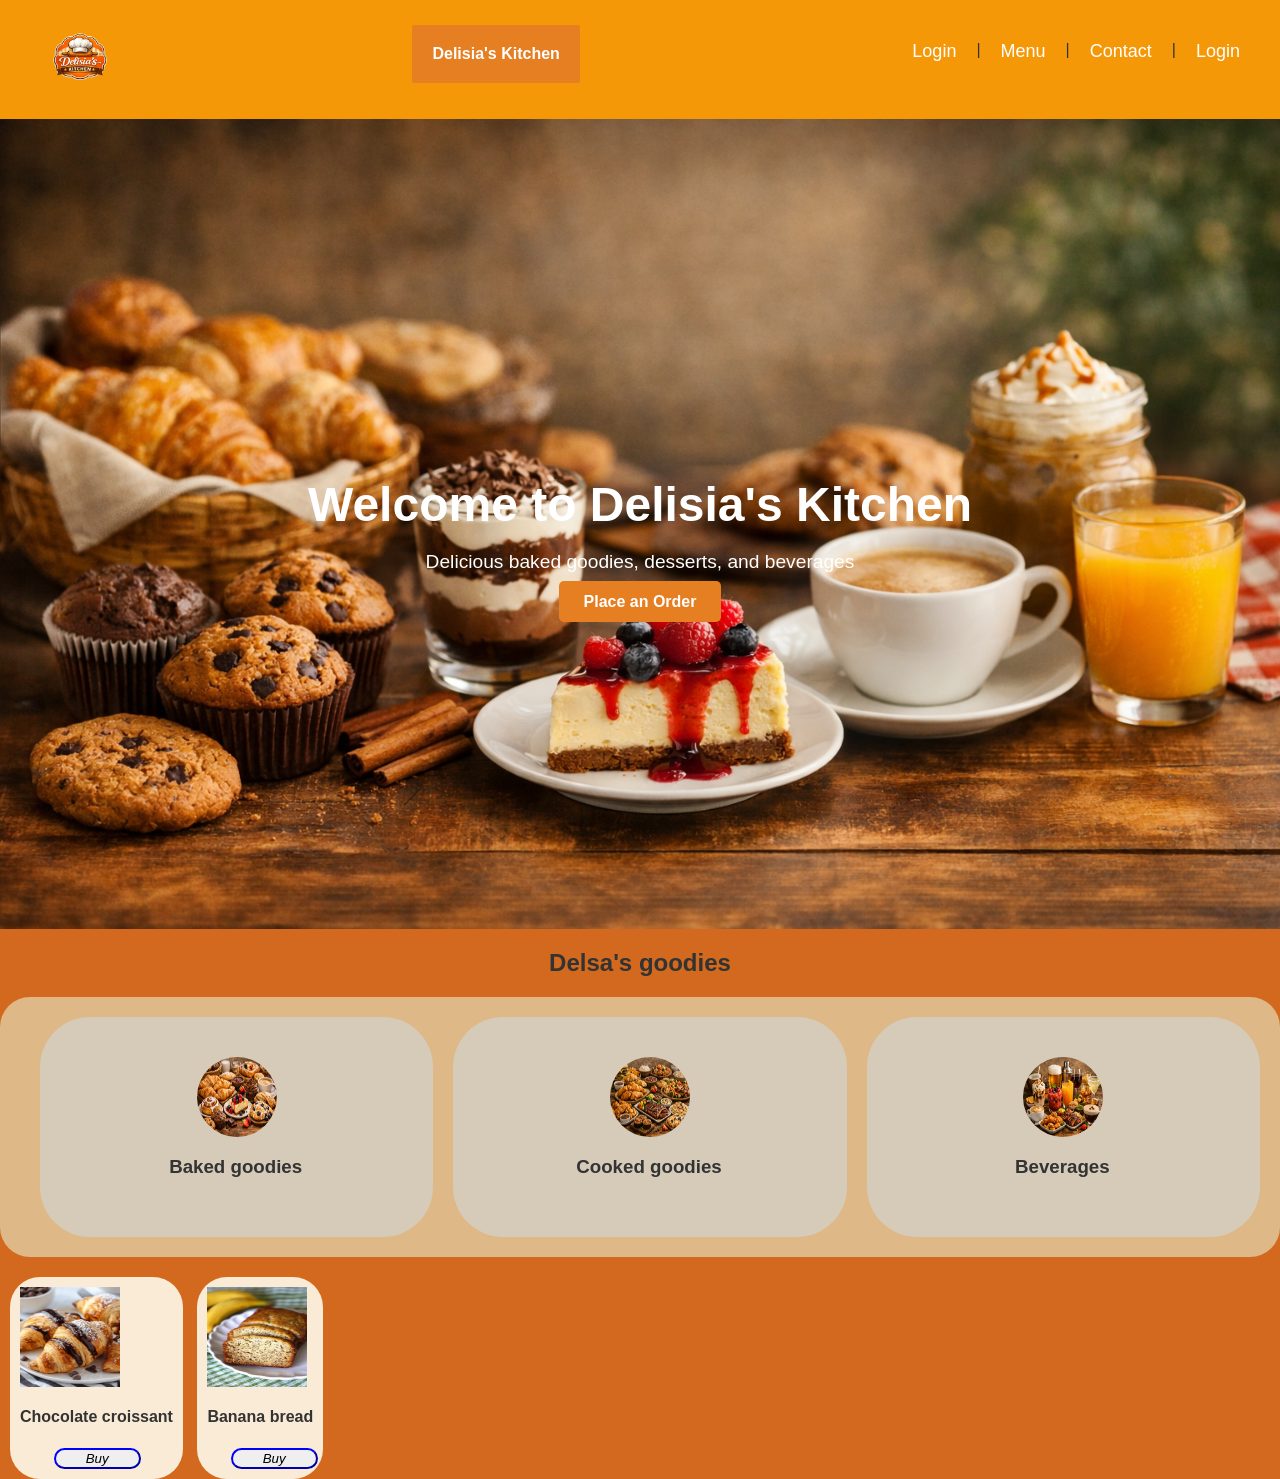
==== index.html @ ac90e460 "Addes extra products to the food list" ====
<!DOCTYPE html>
<html lang="en">
<head>
  <meta charset="UTF-8">
  <meta name="viewport" content="width=device-width, initial-scale=1.0">
  <title>Delisia's Kitchen</title>
  <link rel="preload" as="image" href="images/Hero_img.png" fetchpriority="high">
  <link rel="stylesheet" href="styles/body.css">
</head>

<body>
  <header>
    <nav class="navbar">
      
        <img src="images/logo.png" alt="Delisia's Kitchen logo" class="logo-img" >
        <h4 class="title">Delisia's Kitchen</h4>
     
      </div>
<div class="nav-box">
      <ul class="nav-links">
        <li><a href="Login.html" class="Login">Login</a></li>|
        <li><a href="#" class="menu">Menu</a></li>|
        <li><a href="#" class="contact">Contact</a></li>|
        <li><a href="#" class="login">Login</a></li>
      </ul>
    </nav>
</div>
  </header>

  <section class="hero">
    <div class="hero-content">
      <h1>
         Welcome to Delisia's Kitchen
      </h1>
      <p>
          Delicious baked goodies, desserts, and beverages
      </p>
      <a href="#Products" class="btn">
           Place an Order
      </a>
    </div>
  </section>

<!--Products section-->
<section id="Products">
<h1 class="products-heading">
  Delsa's goodies
</h1>
<div class="productsBox">

  <div class="Products">
   
<!--baked food box-->
   <div class="product-box">

<img src="images/Baked_Goodies.png" alt="baked goodies" class="product-img">
<h3>
   Baked goodies
</h3>


   </div>

   <!--cooked box-->
   <div class="product-box">

<img src="images/Cooked_Goodies.png" alt="cooked goodies" class="product-img">
<h3>
   Cooked goodies
</h3>

   </div>

<!--bevarages box-->
<div class="product-box">

  <img src="images/Bevarages.png " alt="baked goodies" class="product-img">
  <h3>
     Beverages
  </h3>
  
     </div>
   
  
  </section>

  <section class="foodSection" id="foodS">
   <!-- This for the baked goodies food -->
    
    <div class="foodListA">
      <!--Food list-->
      <img src="images/Baked_goodies/Chocolate-Croissants.webp" alt="Chocolate croissant" class="foodListImg">
      <h4>Chocolate croissant</h4>
        <button class="buyBtn" id="btnBuy"><i>Buy</i></button>
    
    </div>

     <div class="foodListA">
      <!--Food list-->
      <img src="images/Baked_goodies/banana-bread.webp" alt="Banana bread" class="foodListImg">
      <h4>Banana bread</h4>
        <button class="buyBtn" id="btnBuy"><i>Buy</i></button>
    
    </div>


  </section>
    </div>
</body>
</html>
---- styles/body.css ----
body {
  margin: 0;
  font-family: 'Poppins', sans-serif;
  color: #333;
  margin-right: 0;
  background-color:chocolate;
}

.navbar {
  display: flex;
  justify-content: space-between;
  align-items: center;
  padding: 15px 40px;
  background-color:rgba(255, 166, 0, 0.771);
}

.title{
    
    color:white;
    border-radius: 2px;
    background-color: #e67e22;
    padding: 20px;
    display: inline-block;
   
    margin-top: 10px;

}

.nav-links {
    margin-top:0 ;
  list-style: none;
  display: flex;
  gap: 20px;
}

.nav-links a {
  text-decoration: none;
  color: white;
  font-weight: 500;
  font-size: large;
}
.nav-links:hover{
    cursor: pointer;
    
    
}
.Login:hover{
    
    color: rgb(105, 94, 94);
  
}
.menu:hover{
color: rgb(255, 0, 132);
}
.contact:hover{
    color: cadetblue;
}
.login:hover{
    color: darkolivegreen;
}

.hero {
    background: url('../images/Hero_img.png') top center/cover no-repeat;
    height: 90vh;
    display: flex;
    align-items: center;
    justify-content: center;
    color: white;
    text-align: center;
    margin-top:0%;
    ;
  }
  


.hero-content h1 {
  font-size: 3em;
  margin-bottom: 10px;
}

.hero-content p {
  font-size: 1.2em;
  margin-bottom: 20px;
}

.btn {
  background-color: #e67e22;
  color: white;
  padding: 12px 25px;
  text-decoration: none;
  border-radius: 5px;
  font-weight: bold;
  transition: all 2s;
}
.btn:hover{
    background-color:chocolate ;
    color: rgb(0, 0, 0);
    font-weight: bolder;
    font-size: larger;
    transition: background-color 5s,color 1s, font-size 2s;
}

.logo-img {
    height: 80px; /* adjust size */
    width: auto;
    
    display:inline-block;
    margin-top: 0;
  }

  .nav-box{
    display: inline-block;
  }
  .products-heading{
    display: flex;
    align-items: center;
    justify-content: center;
  }
    
  
  .Products{
display: flex;
justify-content: center;

  }
  .product-box{
    display: flex;
    flex-direction: column;
    padding: 20px;
    border-radius: 50px;
    background-color:rgb(213, 203, 184);
    justify-content: center;
    align-items: center;
    height: 180px;
    width: 400px;
   transition: all  1s; 
    overflow:auto;
  margin-left: 20px;
  }

  .product-box:hover{
    transform: scale(1.05);
    cursor: pointer;
    
    
    
  }
  .product-img{
    object-fit:fill;
   width: 80px;
   height: 80px;
   border-radius: 50%;
  }
  h3{
    
    margin-left:5px;
    margin-right: 7px;
  }
  .productsBox{
    background-color:burlywood;
    border-radius: 30px;
    padding:20px;
  }
  .foodListA{
    display: inline-block;
    background-color: antiquewhite;
    padding: 10px;
    margin-left: 10px;
    margin-top: 20px;
    justify-content: center;
    justify-items: center;
    border-radius: 30px;
  }
  .foodListImg{
    display: block;
    height: 100px;
    width: 100px;
    justify-self: center
  }
.buyBtn{
  padding-left: 30px;
  padding-right: 30px;
  margin-left: 22%;
  border-color:blue;
  border-radius: 100px;

}
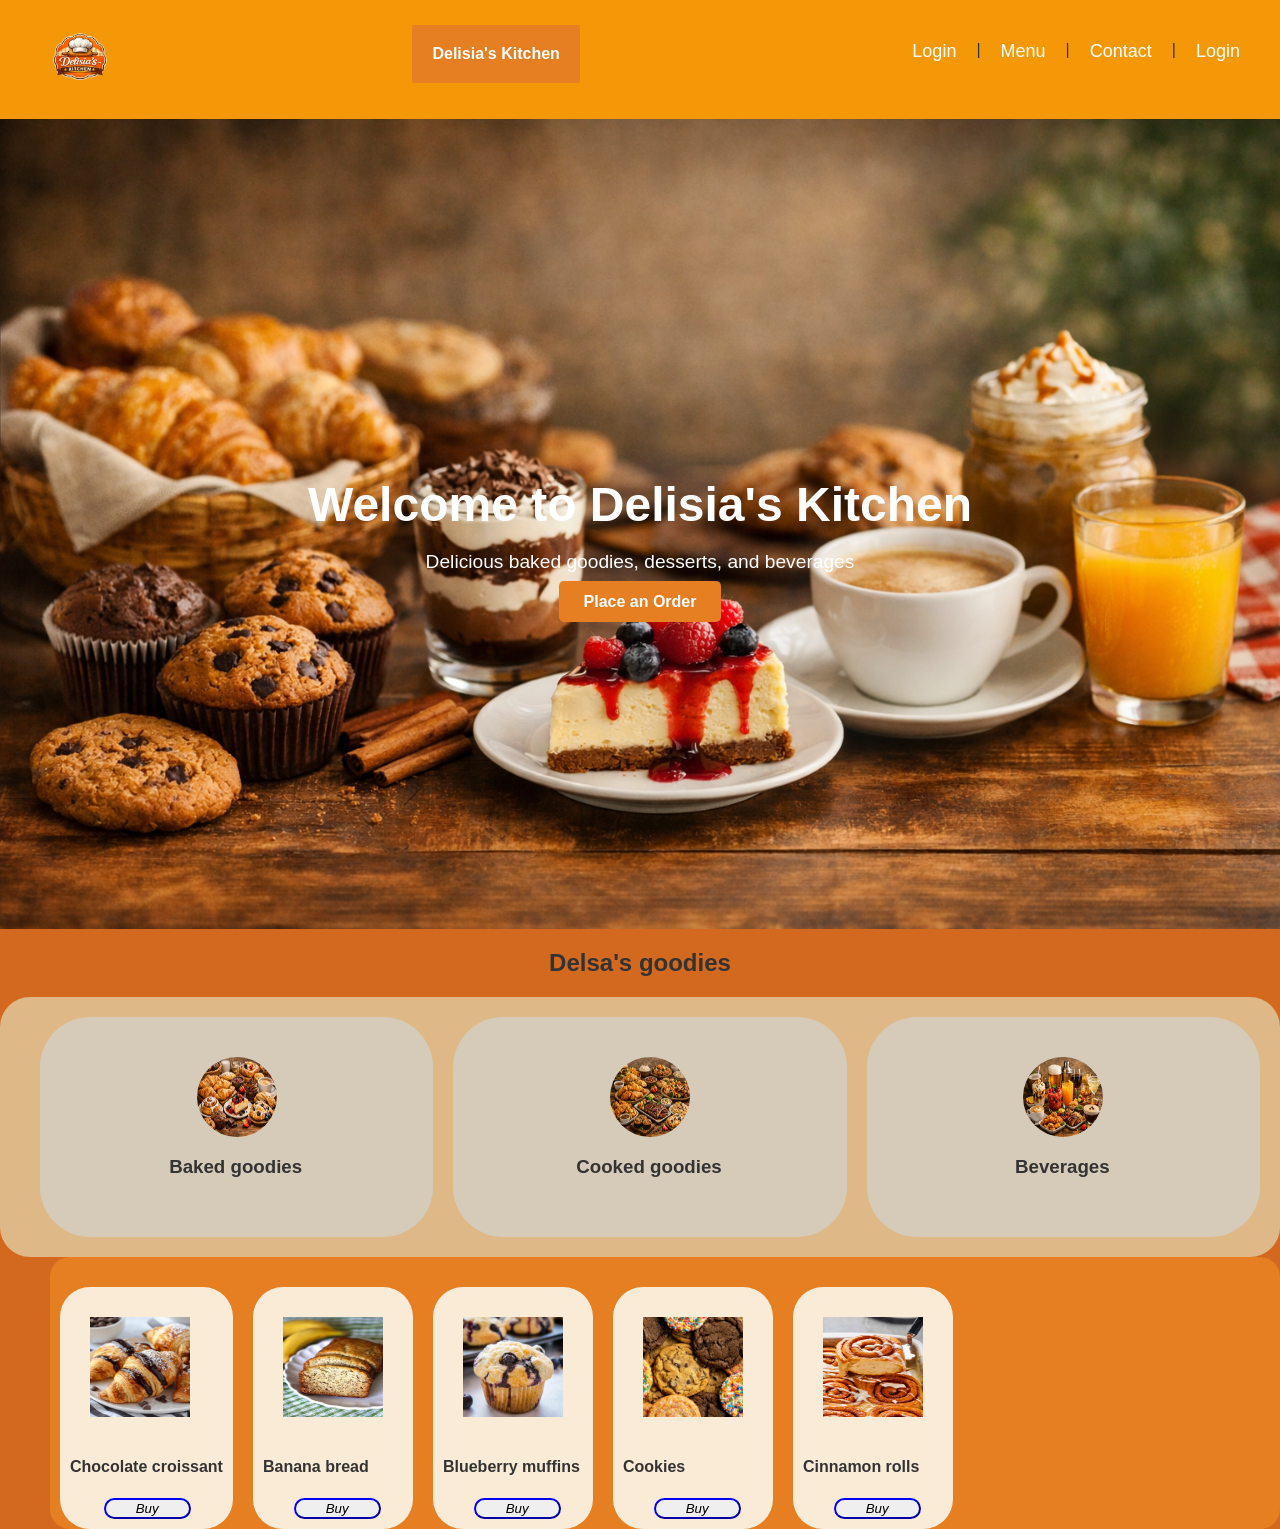
==== commit 56b8cc31: "Added more products to the food list" ====
--- a/index.html
+++ b/index.html
@@ -84,6 +84,8 @@
   
   </section>
 
+
+  <!-- This section contains lists of food -->
   <section class="foodSection" id="foodS">
    <!-- This for the baked goodies food -->
     
@@ -103,6 +105,30 @@
     
     </div>
 
+     <div class="foodListA">
+      <!--Food list-->
+      <img src="images/Baked_goodies/blueberry-muffins.webp" alt="blueberry muffins" class="foodListImg">
+      <h4>Blueberry muffins</h4>
+        <button class="buyBtn" id="btnBuy"><i>Buy</i></button>
+    
+    </div>
+
+     <div class="foodListA">
+      <!--Food list-->
+      <img src="images/Baked_goodies/cookies.webp" alt="cookies" class="foodListImg">
+      <h4>Cookies</h4>
+        <button class="buyBtn" id="btnBuy"><i>Buy</i></button>
+    
+    </div>
+
+     <div class="foodListA">
+      <!--Food list-->
+      <img src="images/Baked_goodies/Cinnamon-Rolls3.webp" alt="Cinnamon rolls" class="foodListImg">
+      <h4>Cinnamon rolls</h4>
+        <button class="buyBtn" id="btnBuy"><i>Buy</i></button>
+    
+    </div>
+
 
   </section>
     </div>
--- a/styles/body.css
+++ b/styles/body.css
@@ -166,17 +166,27 @@
     background-color: antiquewhite;
     padding: 10px;
     margin-left: 10px;
-    margin-top: 20px;
+    margin-right: 10px;
+    margin-top: 30px;
     justify-content: center;
     justify-items: center;
     border-radius: 30px;
+    
   }
   .foodListImg{
     display: block;
     height: 100px;
     width: 100px;
-    justify-self: center
-  }
+    justify-self: center;
+    padding: 20px;
+    transition: all 1;
+  }
+.foodListImg:hover{
+  height: 110px;
+  width: 110px;
+  transition: all 1s;
+}
+
 .buyBtn{
   padding-left: 30px;
   padding-right: 30px;
@@ -185,4 +195,11 @@
   border-radius: 100px;
 
 }
-  +  
+.foodSection{
+  display:flex;
+  margin-left:50px ;
+  background-color:#e67e22;
+  border-radius: 20px;
+
+}
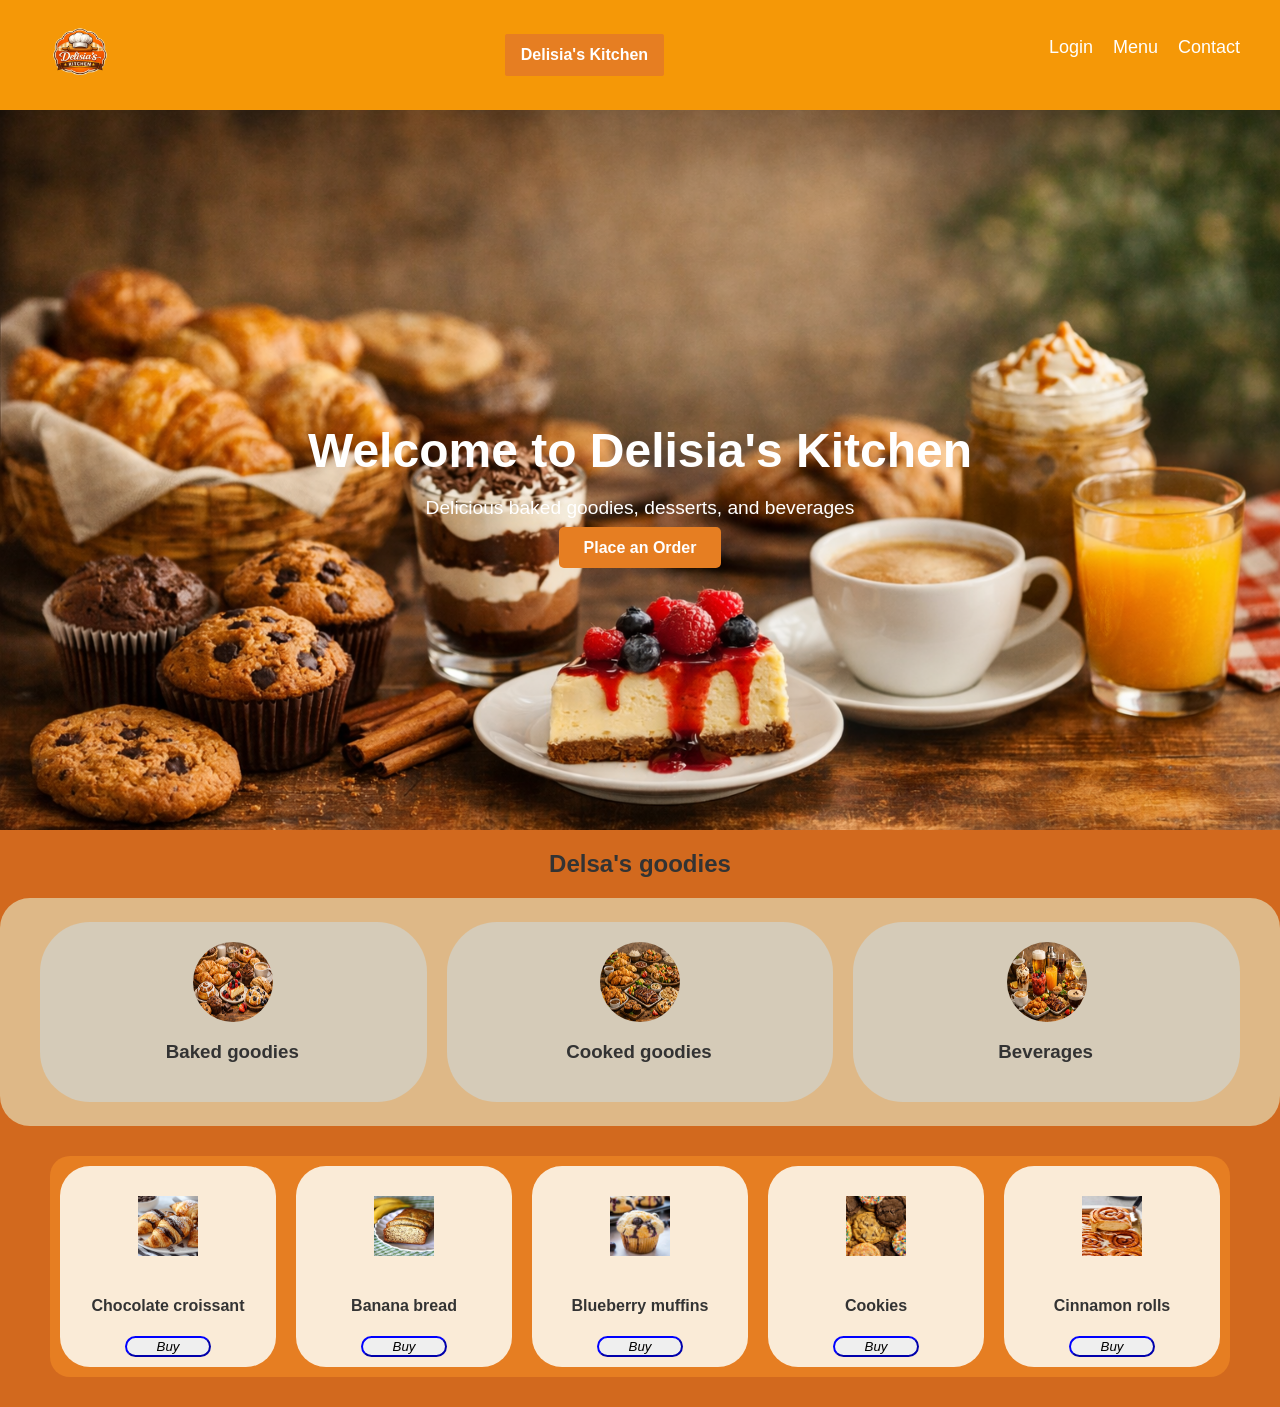
==== commit 7dbcdfa7: "Make site responsive Co-authored-by: Copilot <223556219+Copilot@users.noreply.github.com>" ====
--- a/index.html
+++ b/index.html
@@ -11,20 +11,17 @@
 <body>
   <header>
     <nav class="navbar">
-      
-        <img src="images/logo.png" alt="Delisia's Kitchen logo" class="logo-img" >
+
+        <img src="images/logo.png" alt="Delisia's Kitchen logo" class="logo-img">
         <h4 class="title">Delisia's Kitchen</h4>
-     
+      <div class="nav-box">
+        <ul class="nav-links">
+          <li><a href="Login.html" class="Login">Login</a></li>
+          <li><a href="#Products" class="menu">Menu</a></li>
+          <li><a href="#foodS" class="contact">Contact</a></li>
+        </ul>
       </div>
-<div class="nav-box">
-      <ul class="nav-links">
-        <li><a href="Login.html" class="Login">Login</a></li>|
-        <li><a href="#" class="menu">Menu</a></li>|
-        <li><a href="#" class="contact">Contact</a></li>|
-        <li><a href="#" class="login">Login</a></li>
-      </ul>
     </nav>
-</div>
   </header>
 
   <section class="hero">
@@ -49,7 +46,7 @@
 <div class="productsBox">
 
   <div class="Products">
-   
+
 <!--baked food box-->
    <div class="product-box">
 
@@ -74,63 +71,61 @@
 <!--bevarages box-->
 <div class="product-box">
 
-  <img src="images/Bevarages.png " alt="baked goodies" class="product-img">
+  <img src="images/Bevarages.png" alt="beverages" class="product-img">
   <h3>
      Beverages
   </h3>
-  
+
      </div>
-   
-  
-  </section>
+
+  </div>
+  </div>
+</section>
 
 
   <!-- This section contains lists of food -->
   <section class="foodSection" id="foodS">
    <!-- This for the baked goodies food -->
-    
+
     <div class="foodListA">
       <!--Food list-->
       <img src="images/Baked_goodies/Chocolate-Croissants.webp" alt="Chocolate croissant" class="foodListImg">
       <h4>Chocolate croissant</h4>
-        <button class="buyBtn" id="btnBuy"><i>Buy</i></button>
-    
+        <button class="buyBtn"><i>Buy</i></button>
+
     </div>
 
      <div class="foodListA">
       <!--Food list-->
       <img src="images/Baked_goodies/banana-bread.webp" alt="Banana bread" class="foodListImg">
       <h4>Banana bread</h4>
-        <button class="buyBtn" id="btnBuy"><i>Buy</i></button>
-    
+        <button class="buyBtn"><i>Buy</i></button>
+
     </div>
 
      <div class="foodListA">
       <!--Food list-->
       <img src="images/Baked_goodies/blueberry-muffins.webp" alt="blueberry muffins" class="foodListImg">
       <h4>Blueberry muffins</h4>
-        <button class="buyBtn" id="btnBuy"><i>Buy</i></button>
-    
+        <button class="buyBtn"><i>Buy</i></button>
+
     </div>
 
      <div class="foodListA">
       <!--Food list-->
       <img src="images/Baked_goodies/cookies.webp" alt="cookies" class="foodListImg">
       <h4>Cookies</h4>
-        <button class="buyBtn" id="btnBuy"><i>Buy</i></button>
-    
+        <button class="buyBtn"><i>Buy</i></button>
+
     </div>
 
      <div class="foodListA">
       <!--Food list-->
       <img src="images/Baked_goodies/Cinnamon-Rolls3.webp" alt="Cinnamon rolls" class="foodListImg">
       <h4>Cinnamon rolls</h4>
-        <button class="buyBtn" id="btnBuy"><i>Buy</i></button>
-    
+        <button class="buyBtn"><i>Buy</i></button>
+
     </div>
-
-
   </section>
-    </div>
 </body>
 </html>
--- a/styles/body.css
+++ b/styles/body.css
@@ -2,35 +2,40 @@
   margin: 0;
   font-family: 'Poppins', sans-serif;
   color: #333;
-  margin-right: 0;
   background-color:chocolate;
+  overflow-x: hidden;
+  box-sizing: border-box;
+}
+
+*, *::before, *::after {
+  box-sizing: inherit;
 }
 
 .navbar {
   display: flex;
   justify-content: space-between;
   align-items: center;
-  padding: 15px 40px;
+  gap: 24px;
+  padding: 15px clamp(16px, 5vw, 40px);
   background-color:rgba(255, 166, 0, 0.771);
 }
 
 .title{
-    
     color:white;
     border-radius: 2px;
     background-color: #e67e22;
-    padding: 20px;
+    padding: 12px 16px;
     display: inline-block;
-   
-    margin-top: 10px;
-
+    margin: 0;
+    white-space: nowrap;
 }
 
 .nav-links {
     margin-top:0 ;
   list-style: none;
   display: flex;
-  gap: 20px;
+  gap: clamp(10px, 2vw, 20px);
+  padding: 0;
 }
 
 .nav-links a {
@@ -41,13 +46,13 @@
 }
 .nav-links:hover{
     cursor: pointer;
-    
-    
+
+
 }
 .Login:hover{
-    
+
     color: rgb(105, 94, 94);
-  
+
 }
 .menu:hover{
 color: rgb(255, 0, 132);
@@ -61,7 +66,8 @@
 
 .hero {
     background: url('../images/Hero_img.png') top center/cover no-repeat;
-    height: 90vh;
+    min-height: min(90vh, 720px);
+    padding: 48px 20px;
     display: flex;
     align-items: center;
     justify-content: center;
@@ -70,16 +76,16 @@
     margin-top:0%;
     ;
   }
-  
+
 
 
 .hero-content h1 {
-  font-size: 3em;
+  font-size: clamp(2rem, 6vw, 3em);
   margin-bottom: 10px;
 }
 
 .hero-content p {
-  font-size: 1.2em;
+  font-size: clamp(1rem, 2.5vw, 1.2em);
   margin-bottom: 20px;
 }
 
@@ -103,7 +109,7 @@
 .logo-img {
     height: 80px; /* adjust size */
     width: auto;
-    
+
     display:inline-block;
     margin-top: 0;
   }
@@ -116,12 +122,14 @@
     align-items: center;
     justify-content: center;
   }
-    
-  
+
+
   .Products{
-display: flex;
-justify-content: center;
-
+    display: grid;
+    grid-template-columns: repeat(3, minmax(0, 1fr));
+    gap: 20px;
+    max-width: 1200px;
+    margin: 0 auto;
   }
   .product-box{
     display: flex;
@@ -132,18 +140,18 @@
     justify-content: center;
     align-items: center;
     height: 180px;
-    width: 400px;
-   transition: all  1s; 
+    width: 100%;
+    min-height: 180px;
+   transition: all  1s;
     overflow:auto;
-  margin-left: 20px;
   }
 
   .product-box:hover{
     transform: scale(1.05);
     cursor: pointer;
-    
-    
-    
+
+
+
   }
   .product-img{
     object-fit:fill;
@@ -152,26 +160,26 @@
    border-radius: 50%;
   }
   h3{
-    
+
     margin-left:5px;
     margin-right: 7px;
   }
   .productsBox{
     background-color:burlywood;
     border-radius: 30px;
-    padding:20px;
+    padding: clamp(16px, 4vw, 24px);
   }
   .foodListA{
-    display: inline-block;
+    display: flex;
+    flex: 1 1 150px;
+    flex-direction: column;
+    align-items: center;
     background-color: antiquewhite;
     padding: 10px;
-    margin-left: 10px;
-    margin-right: 10px;
-    margin-top: 30px;
-    justify-content: center;
-    justify-items: center;
+    margin: 10px;
+    justify-content: center;
     border-radius: 30px;
-    
+
   }
   .foodListImg{
     display: block;
@@ -179,7 +187,7 @@
     width: 100px;
     justify-self: center;
     padding: 20px;
-    transition: all 1;
+    transition: all 1s;
   }
 .foodListImg:hover{
   height: 110px;
@@ -190,16 +198,69 @@
 .buyBtn{
   padding-left: 30px;
   padding-right: 30px;
-  margin-left: 22%;
+  margin: 0;
   border-color:blue;
   border-radius: 100px;
 
 }
-  
+
 .foodSection{
   display:flex;
-  margin-left:50px ;
+  flex-wrap: wrap;
+  justify-content: center;
+  margin: 30px clamp(16px, 5vw, 50px);
   background-color:#e67e22;
   border-radius: 20px;
 
+}
+
+@media (max-width: 700px) {
+  .navbar {
+    flex-wrap: wrap;
+    justify-content: center;
+    padding-block: 12px;
+  }
+
+  .logo-img {
+    height: 60px;
+  }
+
+  .title {
+    font-size: 1rem;
+  }
+
+  .nav-box {
+    flex-basis: 100%;
+  }
+
+  .nav-links {
+    justify-content: center;
+    flex-wrap: wrap;
+  }
+
+  .hero {
+    min-height: 60vh;
+  }
+
+  .Products {
+    grid-template-columns: 1fr;
+  }
+
+  .product-box {
+    min-height: 150px;
+  }
+
+  .foodListA {
+    flex-basis: 130px;
+  }
+}
+
+@media (max-width: 400px) {
+  .foodSection {
+    margin-inline: 10px;
+  }
+
+  .foodListA {
+    flex-basis: 100%;
+  }
 }
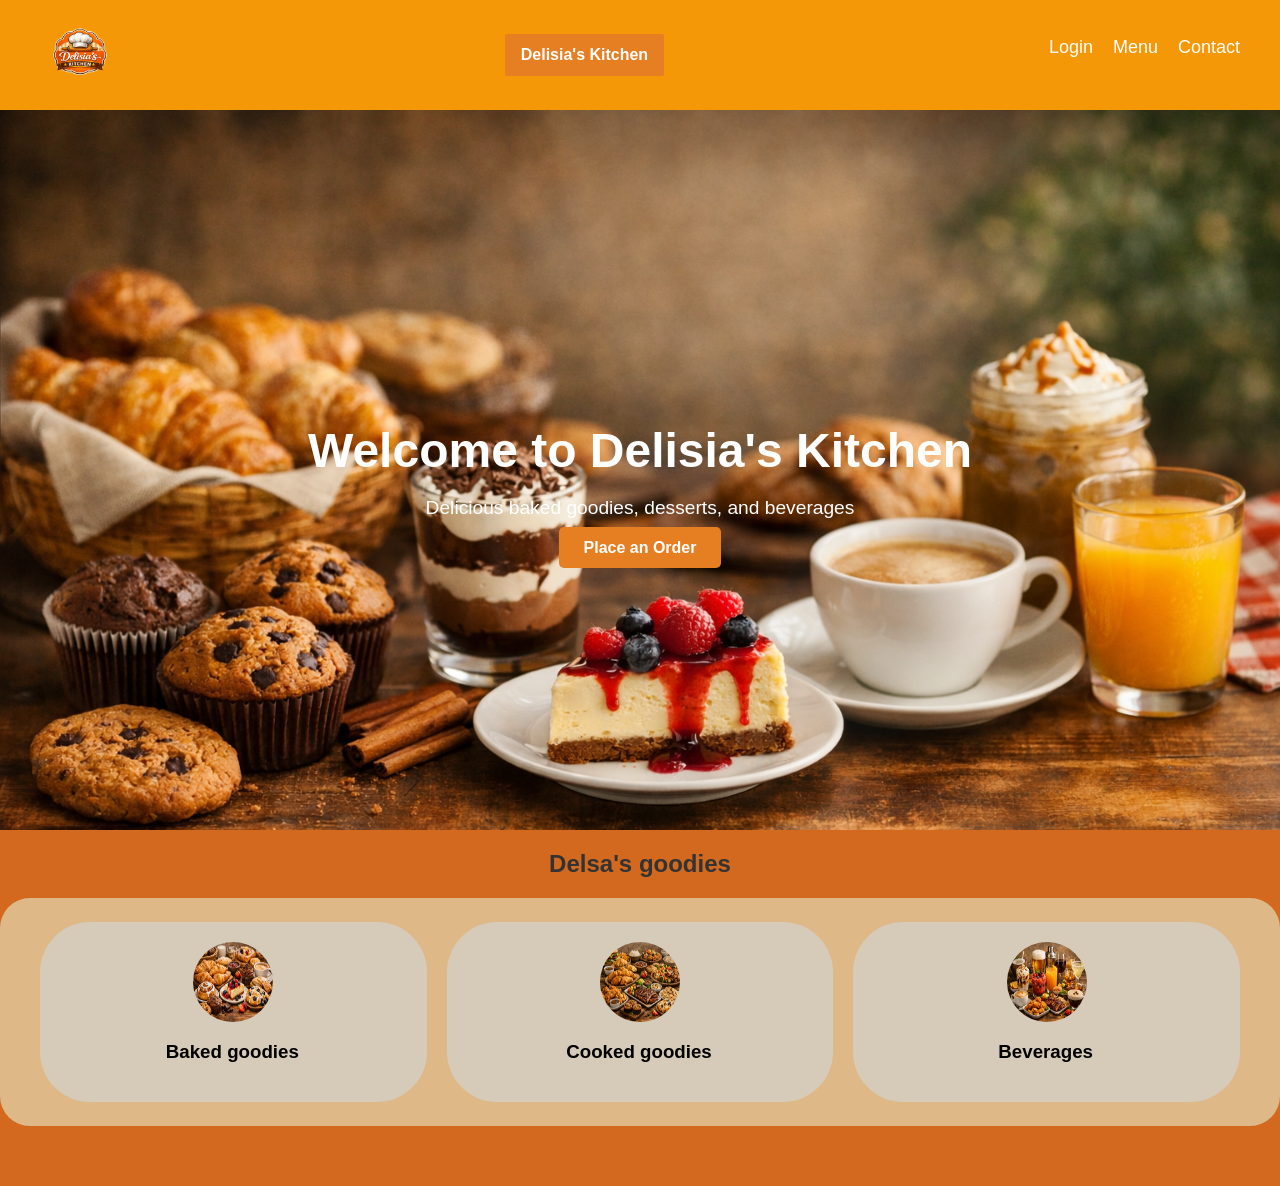
==== commit 9f6a1703: "Add responsive product category menus Co-authored-by: Copilot <223556219+Copilot@users.noreply.githu" ====
--- a/index.html
+++ b/index.html
@@ -38,94 +38,73 @@
     </div>
   </section>
 
-<!--Products section-->
-<section id="Products">
-<h1 class="products-heading">
-  Delsa's goodies
-</h1>
-<div class="productsBox">
+  <main>
+    <section id="Products">
+      <h1 class="products-heading">Delsa's goodies</h1>
+      <div class="productsBox">
+        <div class="Products">
+          <button class="product-box" type="button" data-category="baked" aria-expanded="false">
+            <img src="images/Baked_Goodies.png" alt="" class="product-img">
+            <h3>Baked goodies</h3>
+          </button>
+          <button class="product-box" type="button" data-category="cooked" aria-expanded="false">
+            <img src="images/Cooked_Goodies.png" alt="" class="product-img">
+            <h3>Cooked goodies</h3>
+          </button>
+          <button class="product-box" type="button" data-category="beverages" aria-expanded="false">
+            <img src="images/Bevarages.png" alt="" class="product-img">
+            <h3>Beverages</h3>
+          </button>
+        </div>
+      </div>
+    </section>
 
-  <div class="Products">
+    <section class="foodSection" id="foodS" aria-live="polite">
+      <div class="foodMenu" data-menu="baked" hidden>
+        <h2>Baked goodies</h2>
+        <div class="foodGrid">
+          <article class="foodListA">
+            <img src="images/Baked_goodies/Chocolate-Croissants.webp" alt="Chocolate croissant" class="foodListImg">
+            <h4>Chocolate croissant</h4><button class="buyBtn" type="button"><i>Buy</i></button>
+          </article>
+          <article class="foodListA">
+            <img src="images/Baked_goodies/banana-bread.webp" alt="Banana bread" class="foodListImg">
+            <h4>Banana bread</h4><button class="buyBtn" type="button"><i>Buy</i></button>
+          </article>
+          <article class="foodListA">
+            <img src="images/Baked_goodies/blueberry-muffins.webp" alt="Blueberry muffins" class="foodListImg">
+            <h4>Blueberry muffins</h4><button class="buyBtn" type="button"><i>Buy</i></button>
+          </article>
+          <article class="foodListA">
+            <img src="images/Baked_goodies/cookies.webp" alt="Cookies" class="foodListImg">
+            <h4>Cookies</h4><button class="buyBtn" type="button"><i>Buy</i></button>
+          </article>
+          <article class="foodListA">
+            <img src="images/Baked_goodies/Cinnamon-Rolls3.webp" alt="Cinnamon rolls" class="foodListImg">
+            <h4>Cinnamon rolls</h4><button class="buyBtn" type="button"><i>Buy</i></button>
+          </article>
+        </div>
+      </div>
 
-<!--baked food box-->
-   <div class="product-box">
+      <div class="foodMenu" data-menu="cooked" hidden>
+        <h2>Cooked goodies</h2>
+        <div class="foodGrid">
+          <article class="foodListA"><img src="images/Cooked_Goodies.png" alt="Savory cooked special" class="foodListImg"><h4>Savory cooked special</h4><button class="buyBtn" type="button"><i>Buy</i></button></article>
+          <article class="foodListA"><img src="images/Cooked_Goodies.png" alt="Chef's cooked plate" class="foodListImg"><h4>Chef's cooked plate</h4><button class="buyBtn" type="button"><i>Buy</i></button></article>
+          <article class="foodListA"><img src="images/Cooked_Goodies.png" alt="Homestyle meal" class="foodListImg"><h4>Homestyle meal</h4><button class="buyBtn" type="button"><i>Buy</i></button></article>
+        </div>
+      </div>
 
-<img src="images/Baked_Goodies.png" alt="baked goodies" class="product-img">
-<h3>
-   Baked goodies
-</h3>
-
-
-   </div>
-
-   <!--cooked box-->
-   <div class="product-box">
-
-<img src="images/Cooked_Goodies.png" alt="cooked goodies" class="product-img">
-<h3>
-   Cooked goodies
-</h3>
-
-   </div>
-
-<!--bevarages box-->
-<div class="product-box">
-
-  <img src="images/Bevarages.png" alt="beverages" class="product-img">
-  <h3>
-     Beverages
-  </h3>
-
-     </div>
-
-  </div>
-  </div>
-</section>
-
-
-  <!-- This section contains lists of food -->
-  <section class="foodSection" id="foodS">
-   <!-- This for the baked goodies food -->
-
-    <div class="foodListA">
-      <!--Food list-->
-      <img src="images/Baked_goodies/Chocolate-Croissants.webp" alt="Chocolate croissant" class="foodListImg">
-      <h4>Chocolate croissant</h4>
-        <button class="buyBtn"><i>Buy</i></button>
-
-    </div>
-
-     <div class="foodListA">
-      <!--Food list-->
-      <img src="images/Baked_goodies/banana-bread.webp" alt="Banana bread" class="foodListImg">
-      <h4>Banana bread</h4>
-        <button class="buyBtn"><i>Buy</i></button>
-
-    </div>
-
-     <div class="foodListA">
-      <!--Food list-->
-      <img src="images/Baked_goodies/blueberry-muffins.webp" alt="blueberry muffins" class="foodListImg">
-      <h4>Blueberry muffins</h4>
-        <button class="buyBtn"><i>Buy</i></button>
-
-    </div>
-
-     <div class="foodListA">
-      <!--Food list-->
-      <img src="images/Baked_goodies/cookies.webp" alt="cookies" class="foodListImg">
-      <h4>Cookies</h4>
-        <button class="buyBtn"><i>Buy</i></button>
-
-    </div>
-
-     <div class="foodListA">
-      <!--Food list-->
-      <img src="images/Baked_goodies/Cinnamon-Rolls3.webp" alt="Cinnamon rolls" class="foodListImg">
-      <h4>Cinnamon rolls</h4>
-        <button class="buyBtn"><i>Buy</i></button>
-
-    </div>
-  </section>
+      <div class="foodMenu" data-menu="beverages" hidden>
+        <h2>Beverages</h2>
+        <div class="foodGrid">
+          <article class="foodListA"><img src="images/Bevarages.png" alt="Fresh beverage" class="foodListImg"><h4>Fresh beverage</h4><button class="buyBtn" type="button"><i>Buy</i></button></article>
+          <article class="foodListA"><img src="images/Bevarages.png" alt="Signature drink" class="foodListImg"><h4>Signature drink</h4><button class="buyBtn" type="button"><i>Buy</i></button></article>
+          <article class="foodListA"><img src="images/Bevarages.png" alt="Iced refreshment" class="foodListImg"><h4>Iced refreshment</h4><button class="buyBtn" type="button"><i>Buy</i></button></article>
+        </div>
+      </div>
+    </section>
+  </main>
+  <script src="scripts/menu.js"></script>
 </body>
 </html>
--- a/styles/body.css
+++ b/styles/body.css
@@ -142,12 +142,14 @@
     height: 180px;
     width: 100%;
     min-height: 180px;
-   transition: all  1s;
-    overflow:auto;
+    border: 0;
+    font: inherit;
+    cursor: pointer;
+    transition: background-color 0.2s ease;
   }
 
   .product-box:hover{
-    transform: scale(1.05);
+    background-color: rgb(232, 220, 199);
     cursor: pointer;
 
 
@@ -169,36 +171,50 @@
     border-radius: 30px;
     padding: clamp(16px, 4vw, 24px);
   }
+  .foodSection{
+    min-height: 0;
+    padding: 0;
+  }
+  .foodMenu{
+    width: 100%;
+    padding: clamp(18px, 4vw, 30px);
+  }
+  .foodMenu h2{
+    margin-top: 0;
+    text-align: center;
+  }
+  .foodGrid{
+    display: grid;
+    grid-template-columns: repeat(auto-fit, minmax(145px, 1fr));
+    justify-items: center;
+    gap: 16px;
+  }
   .foodListA{
     display: flex;
-    flex: 1 1 150px;
     flex-direction: column;
     align-items: center;
+    justify-content: space-between;
+    width: 160px;
+    height: 220px;
     background-color: antiquewhite;
     padding: 10px;
-    margin: 10px;
-    justify-content: center;
     border-radius: 30px;
-
   }
   .foodListImg{
     display: block;
-    height: 100px;
-    width: 100px;
-    justify-self: center;
-    padding: 20px;
-    transition: all 1s;
+    height: 110px;
+    width: 110px;
+    object-fit: contain;
+    transition: transform 0.25s ease;
   }
 .foodListImg:hover{
-  height: 110px;
-  width: 110px;
-  transition: all 1s;
+  transform: scale(1.12);
 }
 
 .buyBtn{
   padding-left: 30px;
   padding-right: 30px;
-  margin: 0;
+  margin: 0 0 10px;
   border-color:blue;
   border-radius: 100px;
 
@@ -206,7 +222,6 @@
 
 .foodSection{
   display:flex;
-  flex-wrap: wrap;
   justify-content: center;
   margin: 30px clamp(16px, 5vw, 50px);
   background-color:#e67e22;
@@ -243,15 +258,28 @@
   }
 
   .Products {
-    grid-template-columns: 1fr;
+    grid-template-columns: repeat(3, minmax(0, 1fr));
+    gap: 8px;
   }
 
   .product-box {
+    height: 150px;
     min-height: 150px;
+    padding: 10px 5px;
+    border-radius: 24px;
+  }
+
+  .product-box h3 {
+    font-size: 0.85rem;
+  }
+
+  .foodGrid {
+    grid-template-columns: repeat(2, 1fr);
   }
 
   .foodListA {
-    flex-basis: 130px;
+    width: 145px;
+    height: 210px;
   }
 }
 
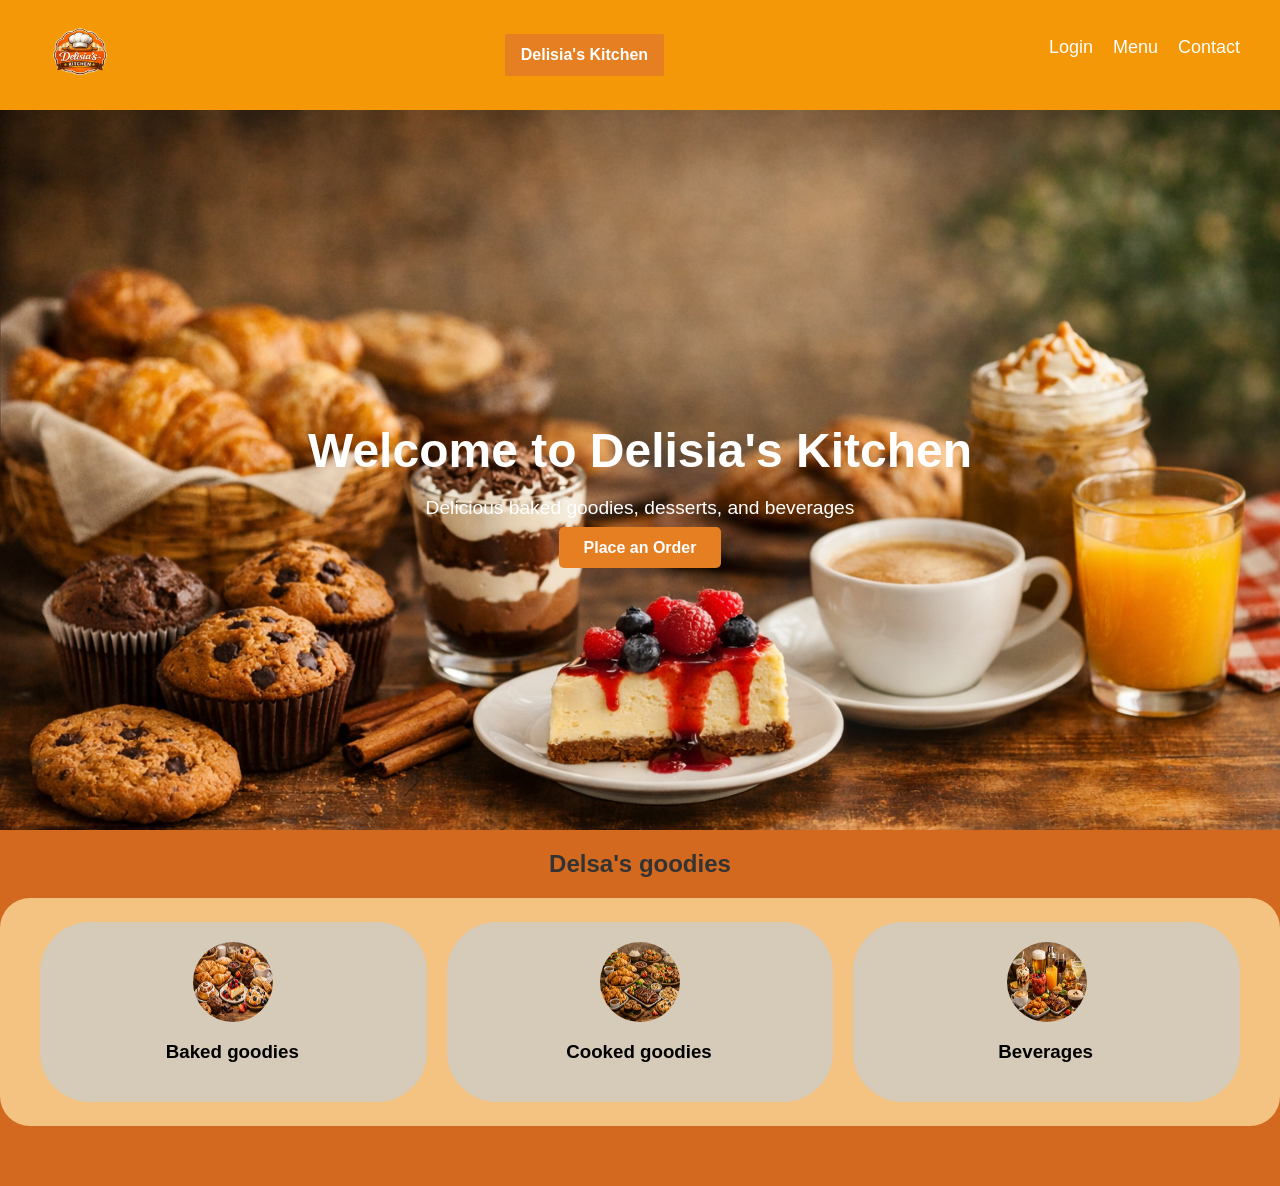
==== commit 99c346e5: "added new style and new comments for the food section box" ====
--- a/index.html
+++ b/index.html
@@ -10,6 +10,7 @@
 
 <body>
   <header>
+    <!-- NAV BAR  AND LOGO -->
     <nav class="navbar">
 
         <img src="images/logo.png" alt="Delisia's Kitchen logo" class="logo-img">
@@ -24,6 +25,8 @@
     </nav>
   </header>
 
+
+<!--HERO DETAILS INCLUDING THE BACKGROUND IMAGE AND THE BUTTON TO PLACE ORDER BACKGROUND IMAGE  -->
   <section class="hero">
     <div class="hero-content">
       <h1>
@@ -38,6 +41,8 @@
     </div>
   </section>
 
+
+  <!-- MAIN SECTION WHERE IT BEGINS WITH DELSIA'S GOODIES AND PRODUCTS -->
   <main>
     <section id="Products">
       <h1 class="products-heading">Delsa's goodies</h1>
@@ -59,32 +64,47 @@
       </div>
     </section>
 
+
+<!-- THIS IS THE FOOD LIST SECTION WHERE YOU FIND DIFFERENT TYPES OF FOOD -->
     <section class="foodSection" id="foodS" aria-live="polite">
+
+      <!-- The hidden menu of baked goods -->
       <div class="foodMenu" data-menu="baked" hidden>
         <h2>Baked goodies</h2>
+        <!-- food grid -->
         <div class="foodGrid">
+
+        <!-- the products in the baked goods food section -->
           <article class="foodListA">
             <img src="images/Baked_goodies/Chocolate-Croissants.webp" alt="Chocolate croissant" class="foodListImg">
             <h4>Chocolate croissant</h4><button class="buyBtn" type="button"><i>Buy</i></button>
           </article>
+
           <article class="foodListA">
             <img src="images/Baked_goodies/banana-bread.webp" alt="Banana bread" class="foodListImg">
             <h4>Banana bread</h4><button class="buyBtn" type="button"><i>Buy</i></button>
           </article>
+
           <article class="foodListA">
             <img src="images/Baked_goodies/blueberry-muffins.webp" alt="Blueberry muffins" class="foodListImg">
             <h4>Blueberry muffins</h4><button class="buyBtn" type="button"><i>Buy</i></button>
           </article>
+          
           <article class="foodListA">
             <img src="images/Baked_goodies/cookies.webp" alt="Cookies" class="foodListImg">
             <h4>Cookies</h4><button class="buyBtn" type="button"><i>Buy</i></button>
           </article>
+
           <article class="foodListA">
             <img src="images/Baked_goodies/Cinnamon-Rolls3.webp" alt="Cinnamon rolls" class="foodListImg">
             <h4>Cinnamon rolls</h4><button class="buyBtn" type="button"><i>Buy</i></button>
           </article>
+
         </div>
       </div>
+
+
+
 
       <div class="foodMenu" data-menu="cooked" hidden>
         <h2>Cooked goodies</h2>
--- a/styles/body.css
+++ b/styles/body.css
@@ -167,15 +167,12 @@
     margin-right: 7px;
   }
   .productsBox{
-    background-color:burlywood;
+    background-color:rgb(244, 194, 129);
     border-radius: 30px;
     padding: clamp(16px, 4vw, 24px);
   }
-  .foodSection{
-    min-height: 0;
-    padding: 0;
-  }
-  .foodMenu{
+ 
+    .foodMenu{
     width: 100%;
     padding: clamp(18px, 4vw, 30px);
   }
@@ -224,8 +221,10 @@
   display:flex;
   justify-content: center;
   margin: 30px clamp(16px, 5vw, 50px);
-  background-color:#e67e22;
+  background-color:#e3a570;
   border-radius: 20px;
+   min-height: 0;
+  padding: 0;
 
 }
 
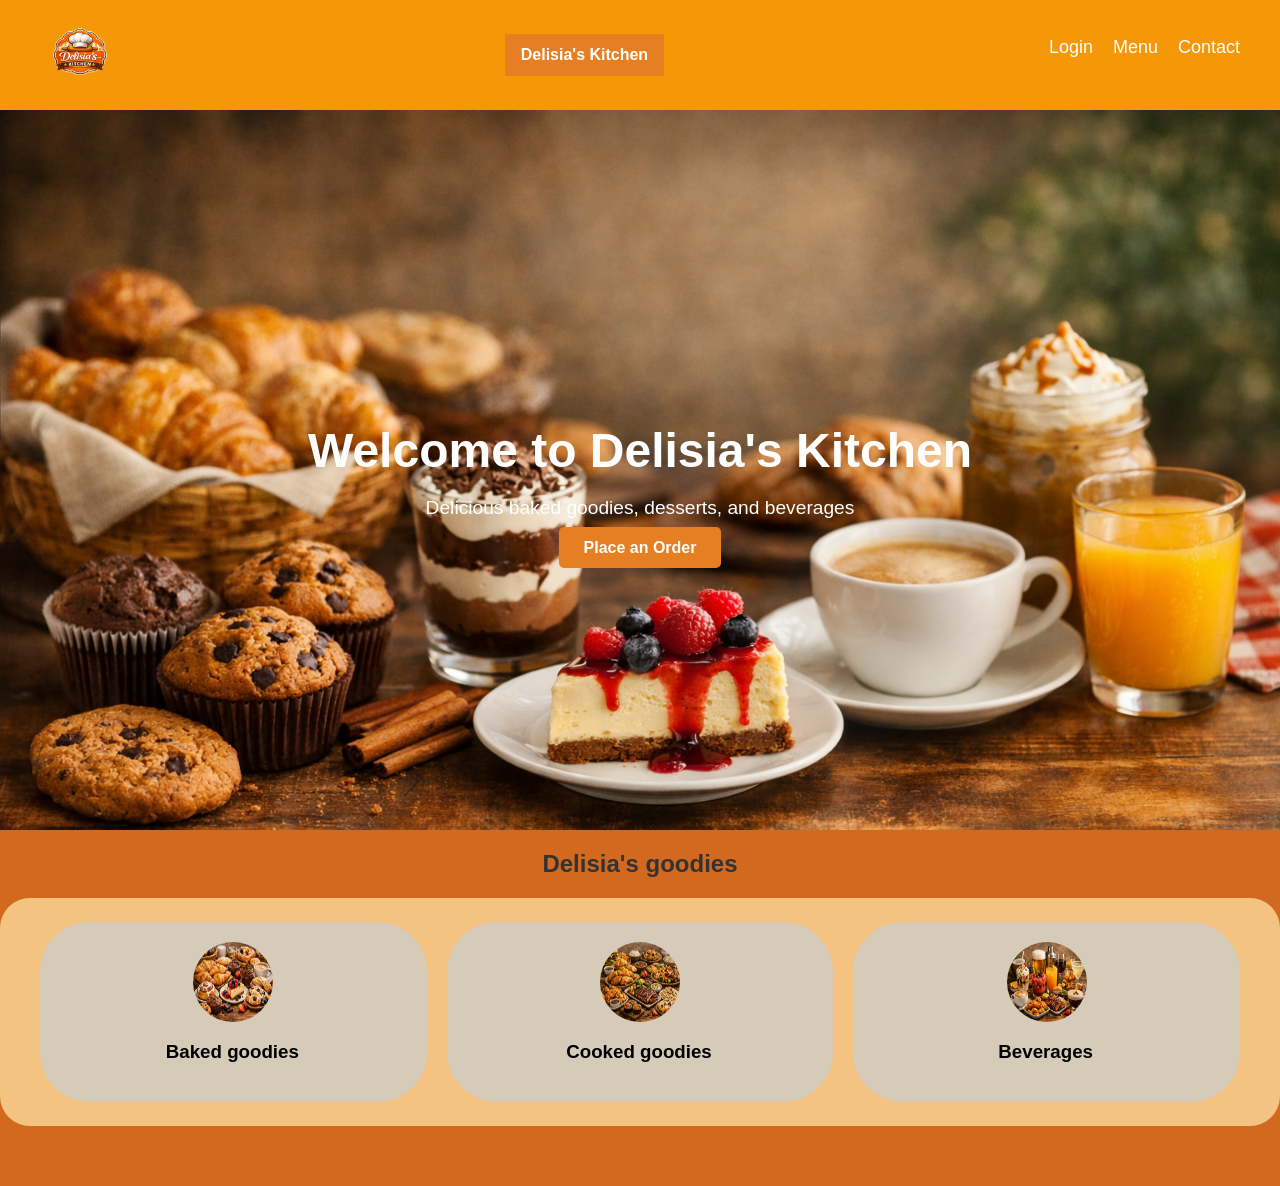
==== commit 7758e335: "Added product id to assign prices using js and aslo changed the syling for media devices with screen" ====
--- a/index.html
+++ b/index.html
@@ -6,6 +6,7 @@
   <title>Delisia's Kitchen</title>
   <link rel="preload" as="image" href="images/Hero_img.png" fetchpriority="high">
   <link rel="stylesheet" href="styles/body.css">
+  <link rel="stylesheet" href="styles/smallScreen.css">
 </head>
 
 <body>
@@ -45,7 +46,7 @@
   <!-- MAIN SECTION WHERE IT BEGINS WITH DELSIA'S GOODIES AND PRODUCTS -->
   <main>
     <section id="Products">
-      <h1 class="products-heading">Delsa's goodies</h1>
+      <h1 class="products-heading">Delisia's goodies</h1>
       <div class="productsBox">
         <div class="Products">
           <button class="product-box" type="button" data-category="baked" aria-expanded="false">
@@ -77,28 +78,35 @@
         <!-- the products in the baked goods food section -->
           <article class="foodListA">
             <img src="images/Baked_goodies/Chocolate-Croissants.webp" alt="Chocolate croissant" class="foodListImg">
+            <p class="price_card" id="priceCard">1</p>  <!-- This is the price card where i use js to add the prices -->
             <h4>Chocolate croissant</h4><button class="buyBtn" type="button"><i>Buy</i></button>
           </article>
 
           <article class="foodListA">
             <img src="images/Baked_goodies/banana-bread.webp" alt="Banana bread" class="foodListImg">
+            <p class="price_card" id="priceCard">2</p>  <!-- This is the price card where i use js to add the prices -->
             <h4>Banana bread</h4><button class="buyBtn" type="button"><i>Buy</i></button>
           </article>
 
           <article class="foodListA">
             <img src="images/Baked_goodies/blueberry-muffins.webp" alt="Blueberry muffins" class="foodListImg">
+            <p class="price_card" id="priceCard">3</p>  <!-- This is the price card where i use js to add the prices -->
             <h4>Blueberry muffins</h4><button class="buyBtn" type="button"><i>Buy</i></button>
           </article>
           
           <article class="foodListA">
             <img src="images/Baked_goodies/cookies.webp" alt="Cookies" class="foodListImg">
+            <p class="price_card" id="priceCard">4</p>  <!-- This is the price card where i use js to add the prices -->
             <h4>Cookies</h4><button class="buyBtn" type="button"><i>Buy</i></button>
           </article>
 
           <article class="foodListA">
             <img src="images/Baked_goodies/Cinnamon-Rolls3.webp" alt="Cinnamon rolls" class="foodListImg">
+            <p class="price_card" id="priceCard">5</p>  <!-- This is the price card where i use js to add the prices -->
             <h4>Cinnamon rolls</h4><button class="buyBtn" type="button"><i>Buy</i></button>
           </article>
+
+          <!-- can add more baked goods over here -->
 
         </div>
       </div>
@@ -125,6 +133,8 @@
       </div>
     </section>
   </main>
+  <script src="scripts/menu.js",></script>
   <script src="scripts/menu.js"></script>
+  <script src="scripts/prices.js"></script>
 </body>
 </html>
--- a/styles/body.css
+++ b/styles/body.css
@@ -191,30 +191,56 @@
     flex-direction: column;
     align-items: center;
     justify-content: space-between;
-    width: 160px;
-    height: 220px;
+    width: 200px;
+    height: auto;
     background-color: antiquewhite;
     padding: 10px;
     border-radius: 30px;
+    margin: 20px;
+    
   }
   .foodListImg{
     display: block;
-    height: 110px;
-    width: 110px;
-    object-fit: contain;
+    height: 120px;
+    width: 125px;
+    object-fit:fill;
+    padding-top: 10px;
     transition: transform 0.25s ease;
   }
 .foodListImg:hover{
   transform: scale(1.12);
 }
+.price_card{
+  background-color:coral;
+  padding: 20px;
+  border-radius: 20px;
+  margin-bottom: 2px;
+}
 
 .buyBtn{
-  padding-left: 30px;
-  padding-right: 30px;
-  margin: 0 0 10px;
-  border-color:blue;
-  border-radius: 100px;
-
+  display: inline;
+  background-color: rgb(180, 81, 81);
+  color: white;
+  font-family: 'Franklin Gothic Medium', 'Arial Narrow', Arial, sans-serif;
+  font-size: medium;
+  padding: 15px;
+  padding-left:20px;
+  padding-right: 20px;
+  border: none;
+  border-radius: 10px;
+  margin-bottom: 20px;
+   transition: all 60ms;
+}
+.buyBtn:hover{
+  cursor: pointer;
+  color:black;
+  background-color:#e67e22;
+  border-radius: 20px;
+  font-size: large;
+  transition: all 60ms;
+}
+.buyBtn:active{
+  opacity: -1;
 }
 
 .foodSection{
@@ -226,68 +252,6 @@
    min-height: 0;
   padding: 0;
 
-}
-
-@media (max-width: 700px) {
-  .navbar {
-    flex-wrap: wrap;
-    justify-content: center;
-    padding-block: 12px;
-  }
-
-  .logo-img {
-    height: 60px;
-  }
-
-  .title {
-    font-size: 1rem;
-  }
-
-  .nav-box {
-    flex-basis: 100%;
-  }
-
-  .nav-links {
-    justify-content: center;
-    flex-wrap: wrap;
-  }
-
-  .hero {
-    min-height: 60vh;
-  }
-
-  .Products {
-    grid-template-columns: repeat(3, minmax(0, 1fr));
-    gap: 8px;
-  }
-
-  .product-box {
-    height: 150px;
-    min-height: 150px;
-    padding: 10px 5px;
-    border-radius: 24px;
-  }
-
-  .product-box h3 {
-    font-size: 0.85rem;
-  }
-
-  .foodGrid {
-    grid-template-columns: repeat(2, 1fr);
-  }
-
-  .foodListA {
-    width: 145px;
-    height: 210px;
-  }
-}
-
-@media (max-width: 400px) {
-  .foodSection {
-    margin-inline: 10px;
-  }
-
-  .foodListA {
-    flex-basis: 100%;
-  }
-}+
+}
+
--- a/styles/smallScreen.css
+++ b/styles/smallScreen.css
@@ -0,0 +1,132 @@
+@media (max-width: 700px) {
+  .navbar {
+    flex-wrap: wrap;
+    justify-content: center;
+    padding-block: 12px;
+  }
+
+  .logo-img {
+    height: 60px;
+  }
+
+  .title {
+    font-size: 1rem;
+  }
+
+  .nav-box {
+    flex-basis: 100%;
+  }
+
+  .nav-links {
+    justify-content: center;
+    flex-wrap: wrap;
+  }
+
+  .hero {
+    min-height: 60vh;
+  }
+
+  .Products {
+    grid-template-columns: repeat(3, minmax(0, 1fr));
+    gap: 8px;
+  }
+
+  .product-box {
+    height: 150px;
+    min-height: 150px;
+    padding: 10px 5px;
+    border-radius: 24px;
+  }
+
+  .product-box h3 {
+    font-size: 0.85rem;
+  }
+
+  .foodGrid {
+    grid-template-columns: repeat(2, 1fr);
+  }
+  .foodSection{
+  display:flex;
+  justify-content: center;
+  /* margin: 30px clamp(16px, 5vw, 50px); */
+  background-color:#e3a570;
+  border-radius: 20px;
+  min-height: 0;
+  padding: 0;
+  }
+
+.foodListA{
+    display: flex;
+    flex-direction: column;
+    align-items: center;
+    /* justify-content: space-between; */
+    width: 120px;
+    height: auto;
+    background-color: antiquewhite;
+    padding-top: 5px;
+    padding-left: 70px;
+    padding-right: 70px;
+    border-radius: 30px;
+    margin-left: -5px;
+    
+    /* padding-right: 50px; */
+    
+}
+
+.foodListImg{
+    display: block;
+    height: 150px;
+    width: 100px;
+    object-fit:fill;
+    border-radius: 50px;
+    padding-top: 10px;
+    padding: 10px;
+    transition: transform 0.25s ease;
+  }
+.foodListImg:hover{
+  transform: scale(1.12);
+}
+.price_card{
+  background-color:coral;
+  padding: 20px;
+  border-radius: 20px;
+  margin-bottom: 2px;
+}
+
+.buyBtn{
+  display: inline;
+  background-color: rgb(180, 81, 81);
+  color: white;
+  font-family: 'Franklin Gothic Medium', 'Arial Narrow', Arial, sans-serif;
+  font-size: medium;
+  padding: 15px;
+  padding-left:20px;
+  padding-right: 20px;
+  border: none;
+  border-radius: 10px;
+  margin-bottom: 20px;
+   transition: all 1s;
+}
+.buyBtn:hover{
+  cursor: pointer;
+  color:black;
+  background-color:#e67e22;
+  border-radius: 20px;
+  font-size: large;
+  transition: all 1s;
+}
+.buyBtn:active{
+  opacity: -1;
+}
+ 
+}
+/* this if for media fucntions */
+@media (max-width: 400px) {
+  .foodSection {
+    margin-inline: 10px;
+  }
+
+  .foodListA {
+    flex-basis: 100%;
+  }
+}
